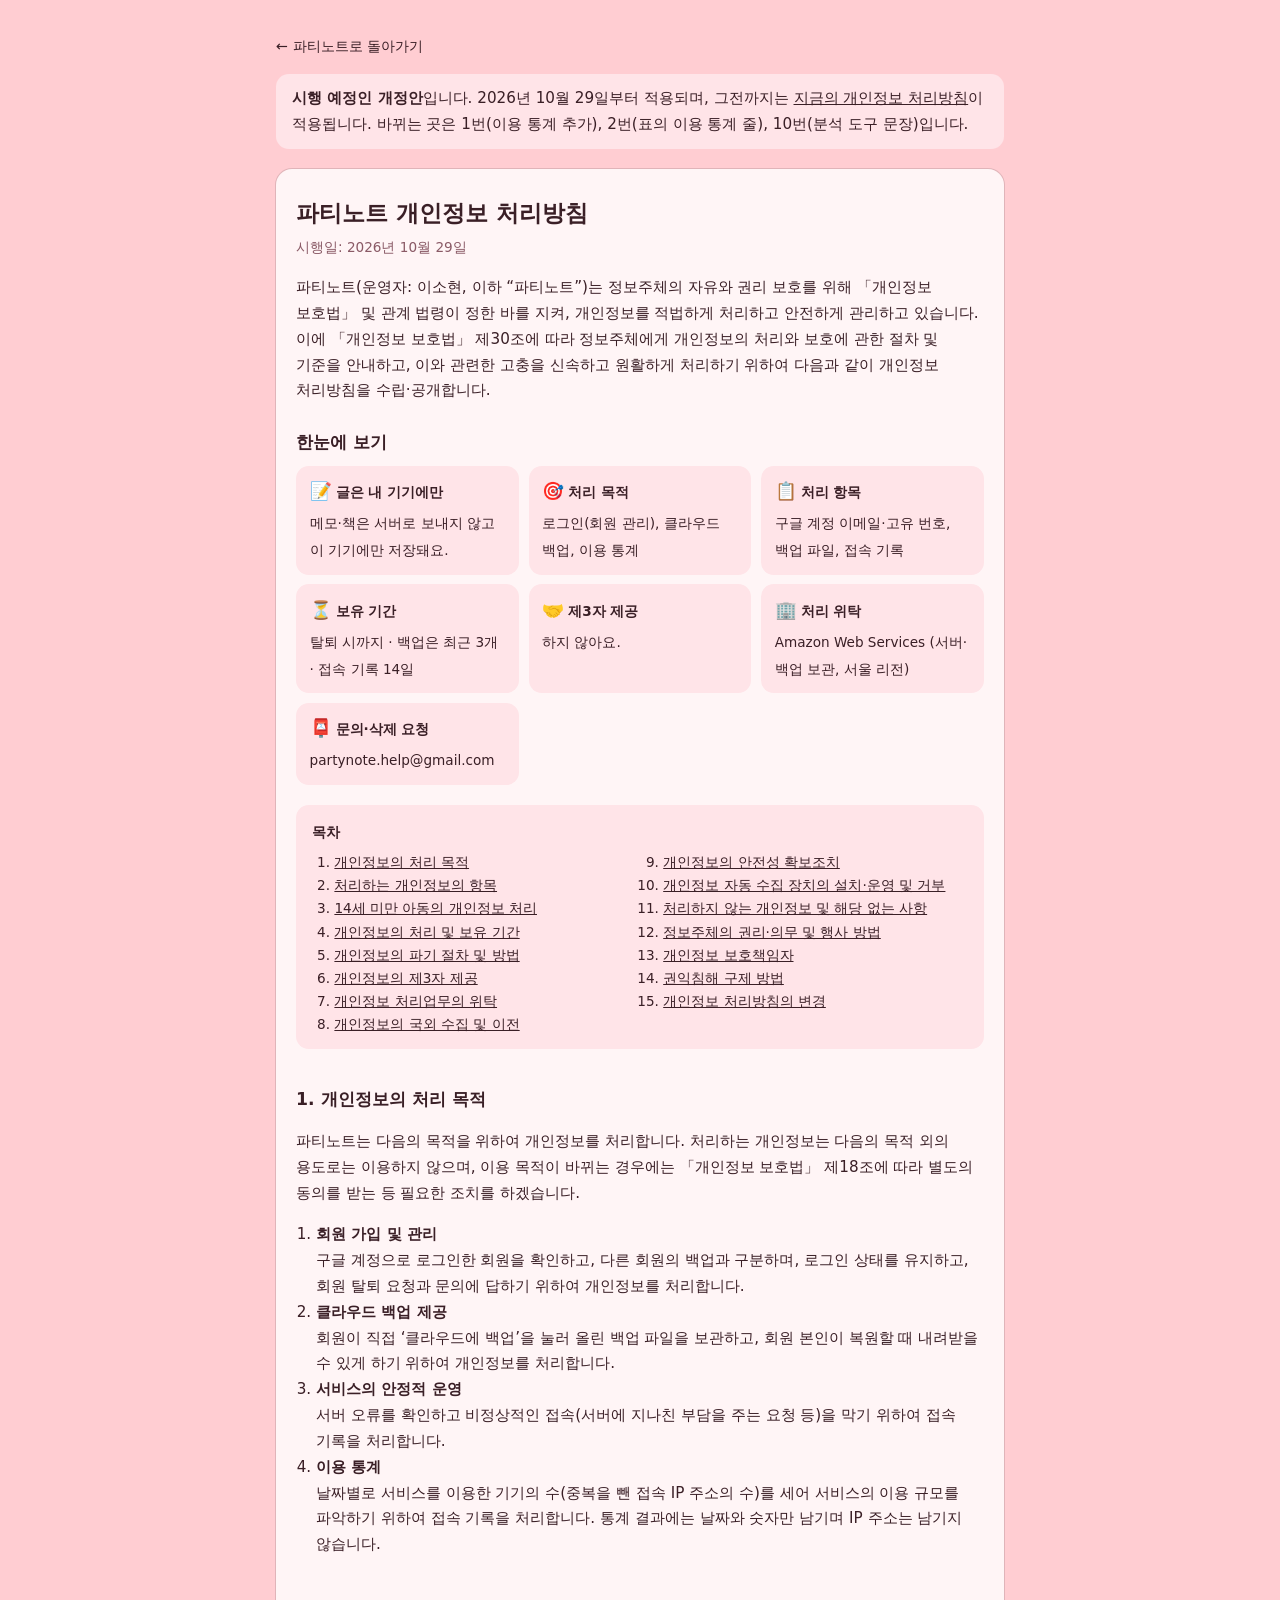
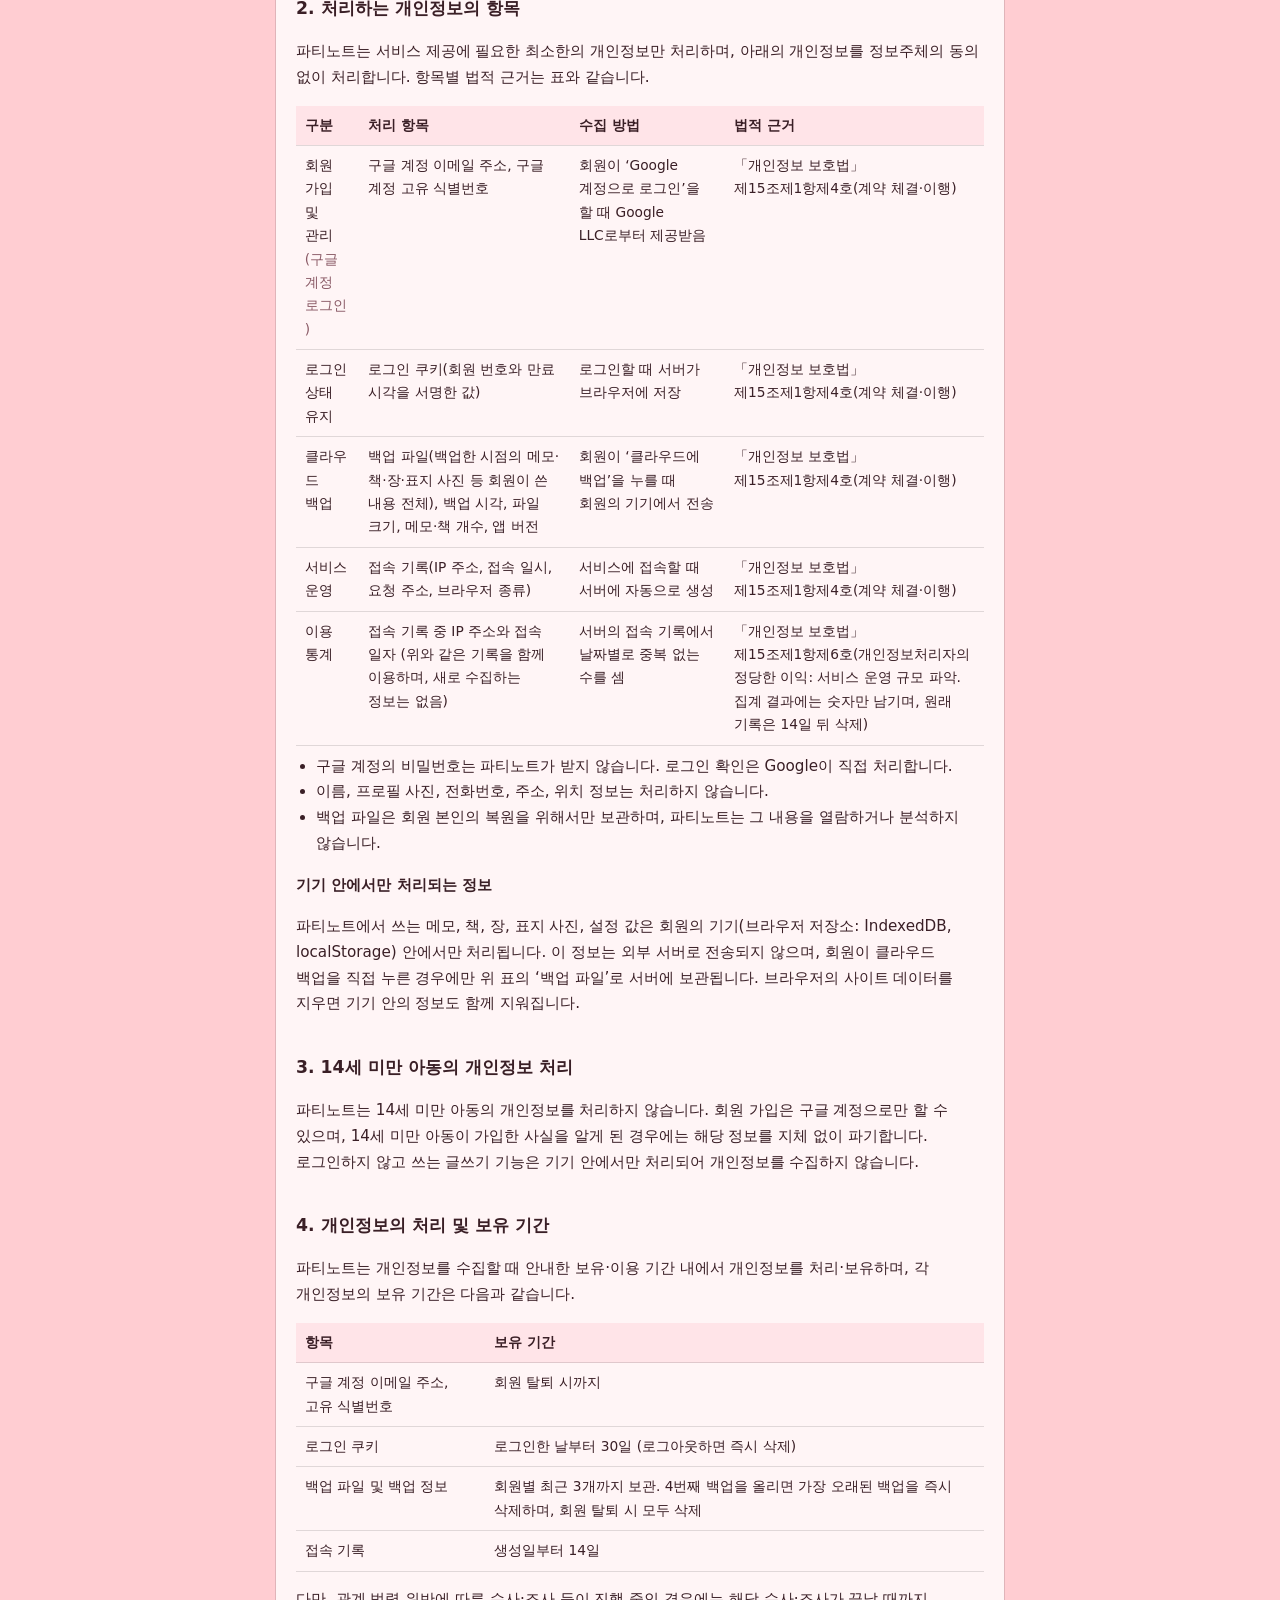
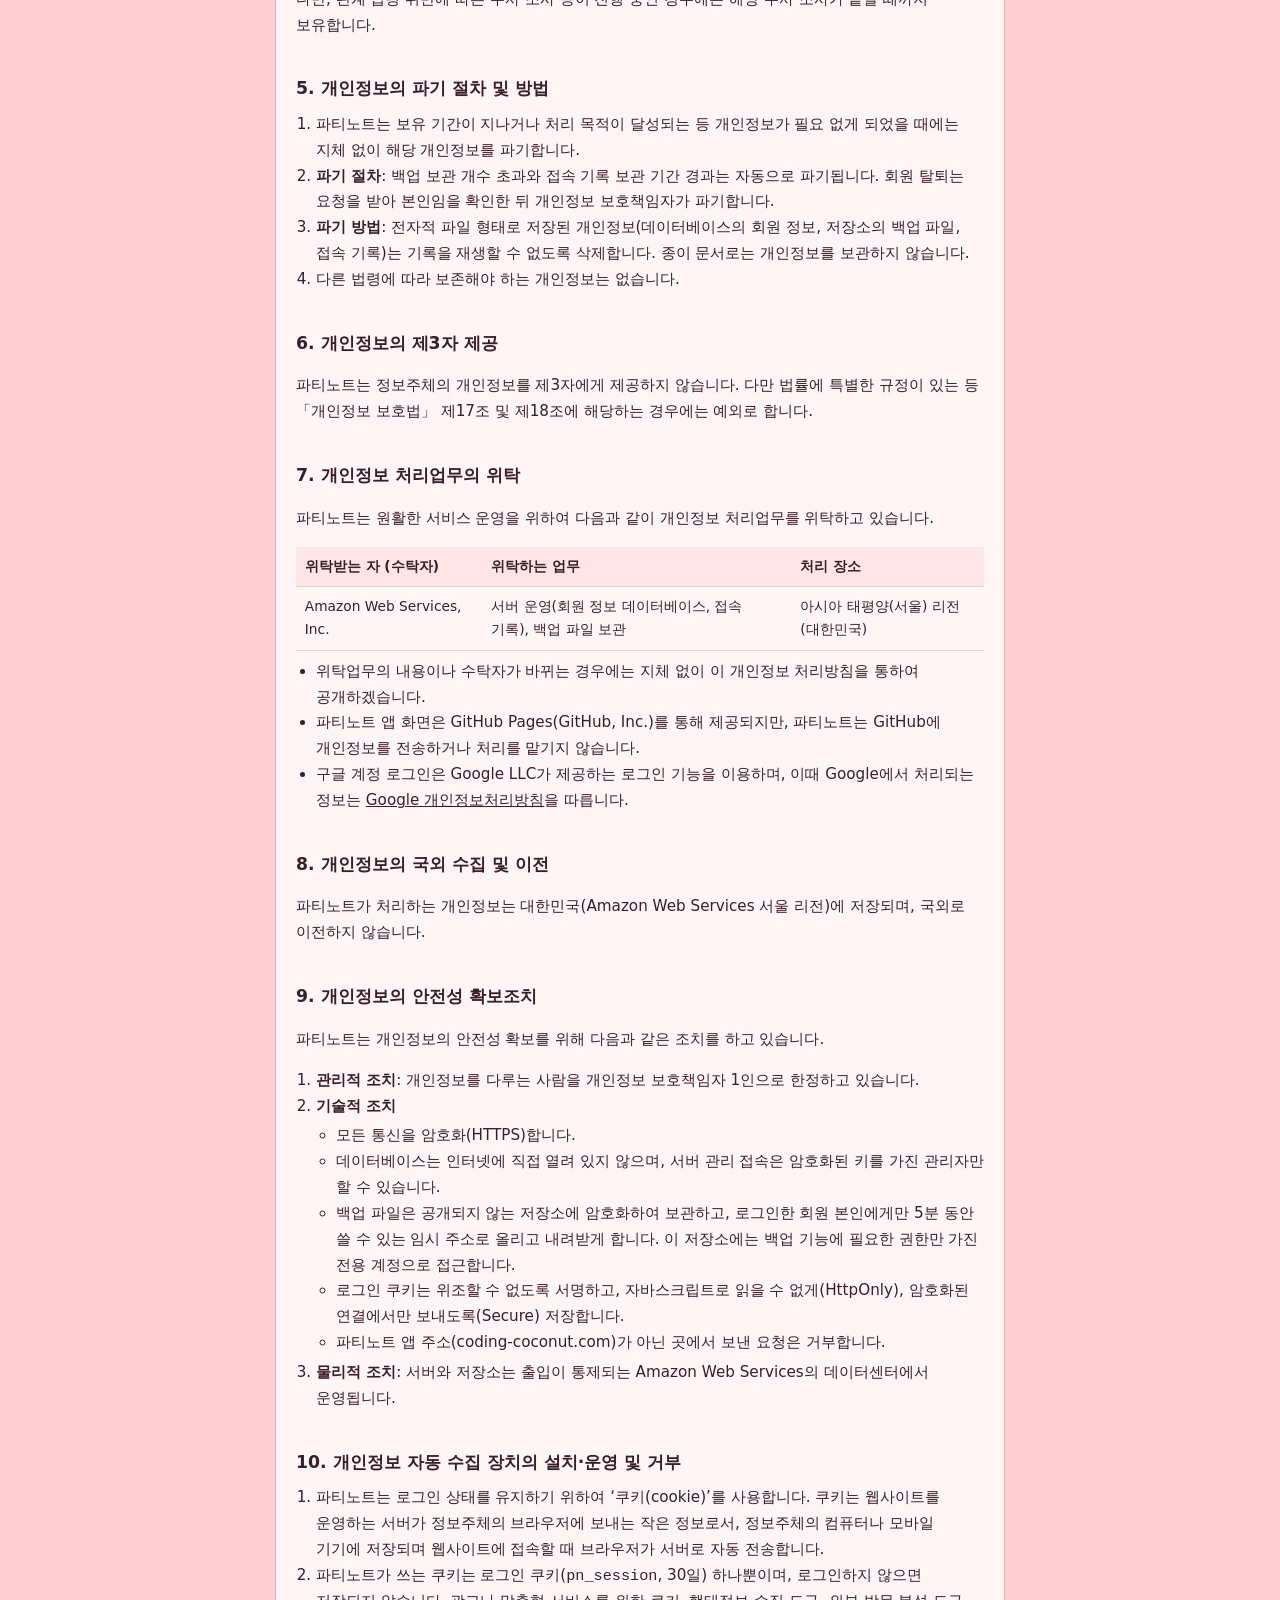
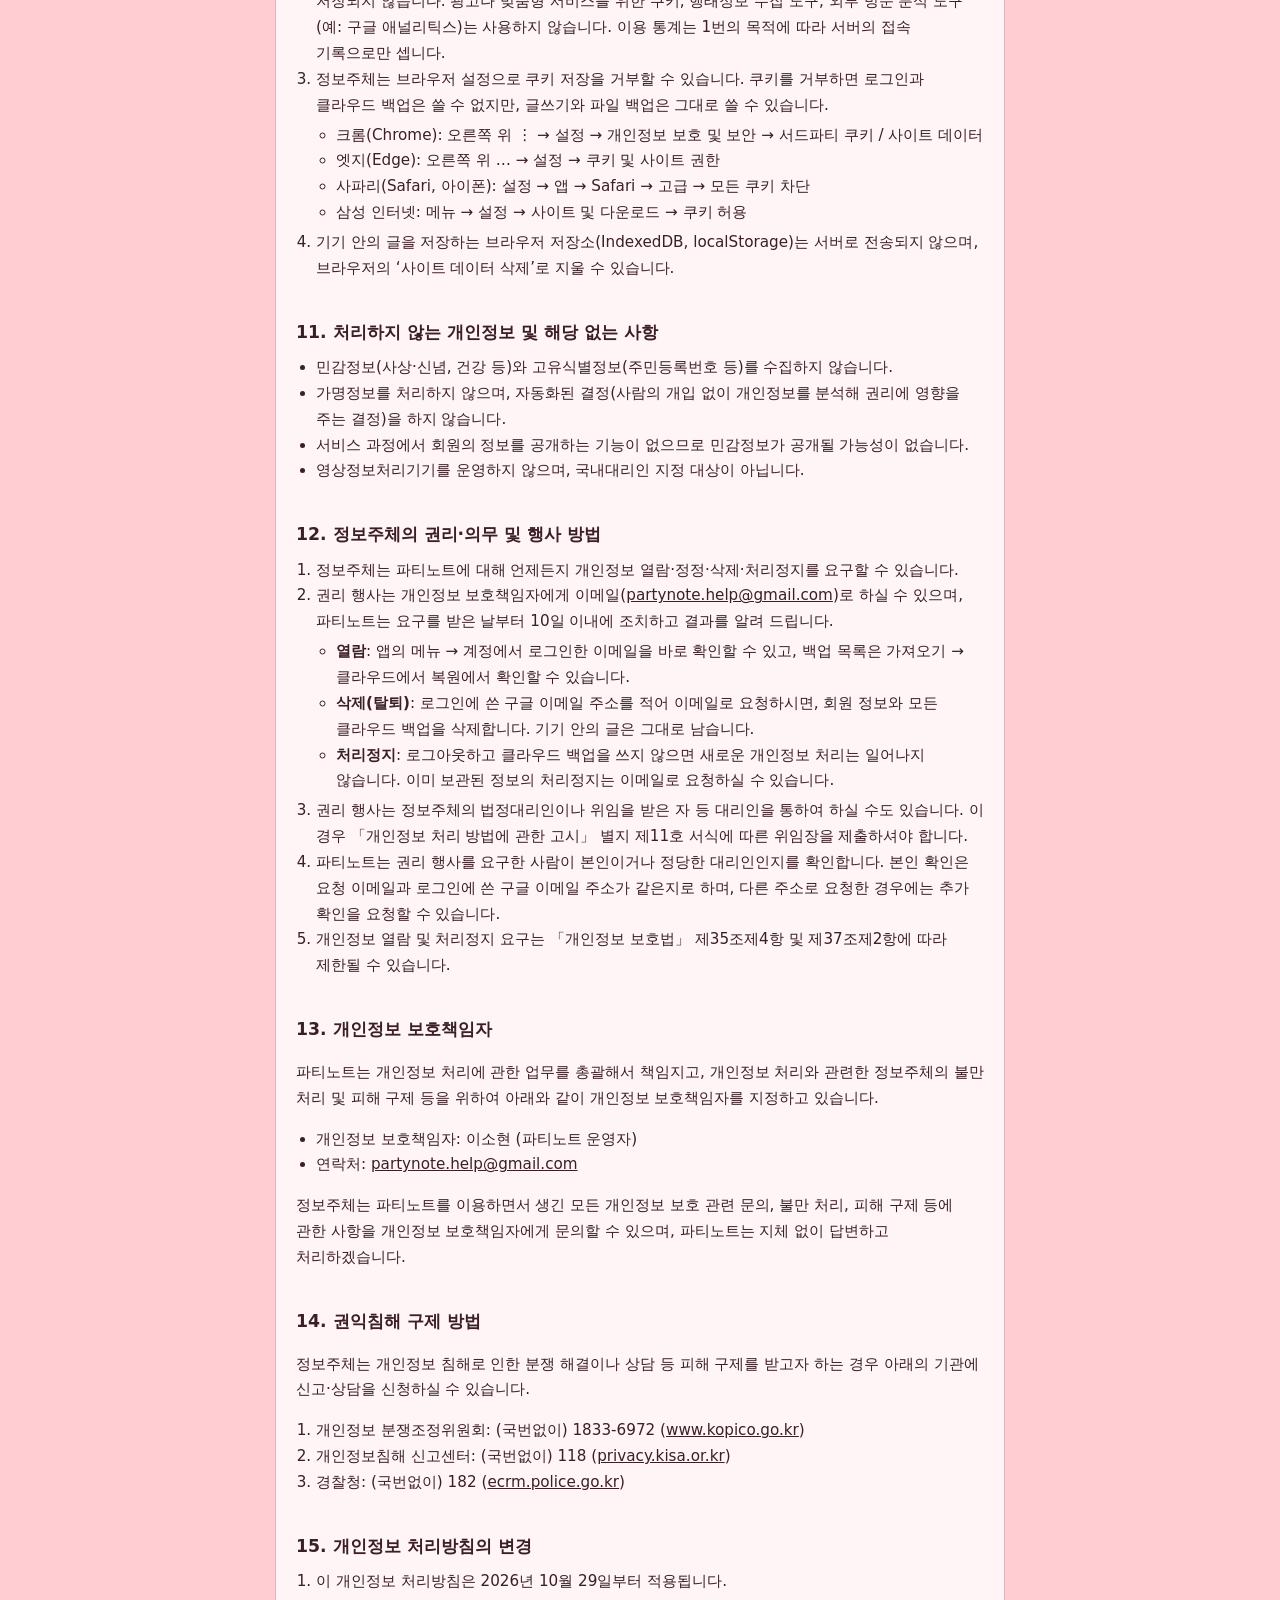
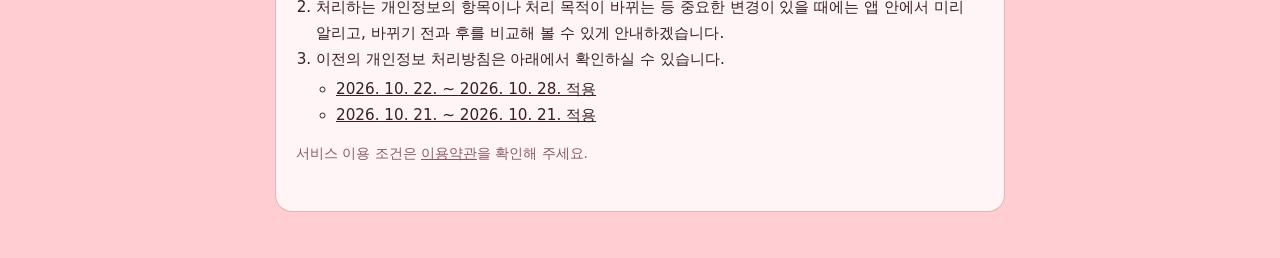
==== privacy-20261029.html @ e7685554 "클라이언트 업데이트 클라이언트 업데이트" ====
<!DOCTYPE html>
<html lang="ko">
<head>
    <meta charset="UTF-8">
    <meta name="viewport" content="width=device-width, initial-scale=1.0">
    <meta http-equiv="Content-Security-Policy" content="default-src 'self'; style-src 'self' 'unsafe-inline'; img-src 'self'; object-src 'none'; base-uri 'self'; form-action 'none'">
    <link rel="icon" type="image/png" href="./img/icons/favicon-32.png">
    <title>파티노트 개인정보 처리방침 개정안 (2026.10.29. 시행)</title>
    <style>
        :root { --bg: #FFCDD2; --surface: #FFF5F6; --text: #3A1F26; --sub: #8A5A66; --accent: #FF8FAB; --line: #0000001f; --soft: #FFE4E8; }
        * { box-sizing: border-box; }
        html { scroll-behavior: smooth; }
        body { margin: 0; background: var(--bg); color: var(--text); font-family: system-ui, -apple-system, 'Apple SD Gothic Neo', sans-serif; line-height: 1.7; word-break: keep-all; overflow-wrap: anywhere; }
        main { max-width: 760px; margin: 0 auto; padding: 2rem 1rem 3rem; }
        article { background: var(--surface); border-radius: 1rem; padding: 1.5rem 1.25rem 2rem; box-shadow: 0 0 0 1px var(--line); }
        h1 { font-size: 1.45rem; margin: 0 0 .25rem; }
        h2 { font-size: 1.08rem; margin: 2rem 0 .5rem; padding-top: .25rem; scroll-margin-top: 1rem; }
        h3 { font-size: .95rem; margin: 1rem 0 .35rem; }
        p, li { font-size: .95rem; }
        ul, ol { padding-left: 1.25rem; margin: .25rem 0; }
        .date { color: var(--sub); font-size: .85rem; margin: 0 0 1rem; }
        .lead { margin: 0 0 1.25rem; }
        a { color: inherit; }
        .back { display: inline-block; margin-bottom: 1rem; color: var(--text); text-decoration: none; font-size: .9rem; }
        .note { color: var(--sub); font-size: .85rem; }
        /* 표: 좁은 화면에서는 옆으로 밀어서 보기 */
        .table-wrap { overflow-x: auto; margin: .5rem 0; }
        table { width: 100%; min-width: 520px; border-collapse: collapse; font-size: .86rem; }
        th, td { text-align: left; vertical-align: top; padding: .5rem .55rem; border-bottom: 1px solid var(--line); }
        thead th { background: var(--soft); font-weight: 600; white-space: nowrap; }
        /* 좁은 화면: 표를 줄마다 카드처럼 위아래로 펼침 (칸 이름은 data-label) */
        @media (max-width: 560px) {
            table { min-width: 0; }
            thead { display: none; }
            tr { display: block; padding: .6rem .7rem; margin-bottom: .5rem; border-radius: .7rem; background: var(--soft); }
            td { display: block; border: 0; padding: .15rem 0; }
            td::before { content: attr(data-label); display: block; font-size: .75rem; font-weight: 600; color: var(--sub); }
        }
        /* 한눈에 보기 (주요 개인정보 처리 표시) */
        .labels { display: grid; grid-template-columns: repeat(auto-fill, minmax(200px, 1fr)); gap: .6rem; margin: .5rem 0 1.25rem; }
        .label { background: var(--soft); border-radius: .8rem; padding: .7rem .85rem; }
        .label b { display: block; font-size: .85rem; margin-bottom: .15rem; }
        .label span { font-size: .85rem; color: var(--text); }
        .label .icon { font-size: 1.1rem; margin-right: .25rem; }
        /* 목차 */
        nav.toc { background: var(--soft); border-radius: .8rem; padding: .8rem 1rem; margin: 0 0 .5rem; }
        nav.toc b { font-size: .9rem; }
        nav.toc ol { columns: 2; column-gap: 1.5rem; padding-left: 1.4rem; margin: .4rem 0 0; }
        nav.toc li { font-size: .85rem; break-inside: avoid; }
        @media (max-width: 520px) { nav.toc ol { columns: 1; } }
    </style>
</head>
<body>
<main>
    <a class="back" href="./">← 파티노트로 돌아가기</a>
    <p class="lead" style="background:var(--soft);border-radius:.8rem;padding:.7rem 1rem"><b>시행 예정인 개정안</b>입니다. 2026년 10월 29일부터 적용되며, 그전까지는 <a href="./privacy.html">지금의 개인정보 처리방침</a>이 적용됩니다. 바뀌는 곳은 1번(이용 통계 추가), 2번(표의 이용 통계 줄), 10번(분석 도구 문장)입니다.</p>
    <article>
        <h1>파티노트 개인정보 처리방침</h1>
        <p class="date">시행일: 2026년 10월 29일</p>

        <p class="lead">
            파티노트(운영자: 이소현, 이하 “파티노트”)는 정보주체의 자유와 권리 보호를 위해 「개인정보 보호법」 및 관계 법령이 정한 바를 지켜,
            개인정보를 적법하게 처리하고 안전하게 관리하고 있습니다.
            이에 「개인정보 보호법」 제30조에 따라 정보주체에게 개인정보의 처리와 보호에 관한 절차 및 기준을 안내하고,
            이와 관련한 고충을 신속하고 원활하게 처리하기 위하여 다음과 같이 개인정보 처리방침을 수립·공개합니다.
        </p>

        <h2 style="margin-top:0">한눈에 보기</h2>
        <div class="labels">
            <div class="label"><b><span class="icon">📝</span>글은 내 기기에만</b><span>메모·책은 서버로 보내지 않고 이 기기에만 저장돼요.</span></div>
            <div class="label"><b><span class="icon">🎯</span>처리 목적</b><span>로그인(회원 관리), 클라우드 백업, 이용 통계</span></div>
            <div class="label"><b><span class="icon">📋</span>처리 항목</b><span>구글 계정 이메일·고유 번호, 백업 파일, 접속 기록</span></div>
            <div class="label"><b><span class="icon">⏳</span>보유 기간</b><span>탈퇴 시까지 · 백업은 최근 3개 · 접속 기록 14일</span></div>
            <div class="label"><b><span class="icon">🤝</span>제3자 제공</b><span>하지 않아요.</span></div>
            <div class="label"><b><span class="icon">🏢</span>처리 위탁</b><span>Amazon Web Services (서버·백업 보관, 서울 리전)</span></div>
            <div class="label"><b><span class="icon">📮</span>문의·삭제 요청</b><span>partynote.help@gmail.com</span></div>
        </div>

        <nav class="toc" aria-label="목차">
            <b>목차</b>
            <ol>
                <li><a href="#purpose">개인정보의 처리 목적</a></li>
                <li><a href="#items">처리하는 개인정보의 항목</a></li>
                <li><a href="#children">14세 미만 아동의 개인정보 처리</a></li>
                <li><a href="#period">개인정보의 처리 및 보유 기간</a></li>
                <li><a href="#destroy">개인정보의 파기 절차 및 방법</a></li>
                <li><a href="#third">개인정보의 제3자 제공</a></li>
                <li><a href="#consign">개인정보 처리업무의 위탁</a></li>
                <li><a href="#abroad">개인정보의 국외 수집 및 이전</a></li>
                <li><a href="#safety">개인정보의 안전성 확보조치</a></li>
                <li><a href="#cookie">개인정보 자동 수집 장치의 설치·운영 및 거부</a></li>
                <li><a href="#none">처리하지 않는 개인정보 및 해당 없는 사항</a></li>
                <li><a href="#rights">정보주체의 권리·의무 및 행사 방법</a></li>
                <li><a href="#officer">개인정보 보호책임자</a></li>
                <li><a href="#remedy">권익침해 구제 방법</a></li>
                <li><a href="#change">개인정보 처리방침의 변경</a></li>
            </ol>
        </nav>

        <h2 id="purpose">1. 개인정보의 처리 목적</h2>
        <p>파티노트는 다음의 목적을 위하여 개인정보를 처리합니다. 처리하는 개인정보는 다음의 목적 외의 용도로는 이용하지 않으며, 이용 목적이 바뀌는 경우에는 「개인정보 보호법」 제18조에 따라 별도의 동의를 받는 등 필요한 조치를 하겠습니다.</p>
        <ol>
            <li><b>회원 가입 및 관리</b><br>구글 계정으로 로그인한 회원을 확인하고, 다른 회원의 백업과 구분하며, 로그인 상태를 유지하고, 회원 탈퇴 요청과 문의에 답하기 위하여 개인정보를 처리합니다.</li>
            <li><b>클라우드 백업 제공</b><br>회원이 직접 ‘클라우드에 백업’을 눌러 올린 백업 파일을 보관하고, 회원 본인이 복원할 때 내려받을 수 있게 하기 위하여 개인정보를 처리합니다.</li>
            <li><b>서비스의 안정적 운영</b><br>서버 오류를 확인하고 비정상적인 접속(서버에 지나친 부담을 주는 요청 등)을 막기 위하여 접속 기록을 처리합니다.</li>
            <li><b>이용 통계</b><br>날짜별로 서비스를 이용한 기기의 수(중복을 뺀 접속 IP 주소의 수)를 세어 서비스의 이용 규모를 파악하기 위하여 접속 기록을 처리합니다. 통계 결과에는 날짜와 숫자만 남기며 IP 주소는 남기지 않습니다.</li>
        </ol>

        <h2 id="items">2. 처리하는 개인정보의 항목</h2>
        <p>파티노트는 서비스 제공에 필요한 최소한의 개인정보만 처리하며, 아래의 개인정보를 정보주체의 동의 없이 처리합니다. 항목별 법적 근거는 표와 같습니다.</p>
        <div class="table-wrap">
            <table>
                <thead><tr><th>구분</th><th>처리 항목</th><th>수집 방법</th><th>법적 근거</th></tr></thead>
                <tbody>
                    <tr><td data-label="구분">회원 가입 및 관리<br><span class="note">(구글 계정 로그인)</span></td><td data-label="처리 항목">구글 계정 이메일 주소, 구글 계정 고유 식별번호</td><td data-label="수집 방법">회원이 ‘Google 계정으로 로그인’을 할 때 Google LLC로부터 제공받음</td><td data-label="법적 근거">「개인정보 보호법」 제15조제1항제4호(계약 체결·이행)</td></tr>
                    <tr><td data-label="구분">로그인 상태 유지</td><td data-label="처리 항목">로그인 쿠키(회원 번호와 만료 시각을 서명한 값)</td><td data-label="수집 방법">로그인할 때 서버가 브라우저에 저장</td><td data-label="법적 근거">「개인정보 보호법」 제15조제1항제4호(계약 체결·이행)</td></tr>
                    <tr><td data-label="구분">클라우드 백업</td><td data-label="처리 항목">백업 파일(백업한 시점의 메모·책·장·표지 사진 등 회원이 쓴 내용 전체), 백업 시각, 파일 크기, 메모·책 개수, 앱 버전</td><td data-label="수집 방법">회원이 ‘클라우드에 백업’을 누를 때 회원의 기기에서 전송</td><td data-label="법적 근거">「개인정보 보호법」 제15조제1항제4호(계약 체결·이행)</td></tr>
                    <tr><td data-label="구분">서비스 운영</td><td data-label="처리 항목">접속 기록(IP 주소, 접속 일시, 요청 주소, 브라우저 종류)</td><td data-label="수집 방법">서비스에 접속할 때 서버에 자동으로 생성</td><td data-label="법적 근거">「개인정보 보호법」 제15조제1항제4호(계약 체결·이행)</td></tr>
                    <tr><td data-label="구분">이용 통계</td><td data-label="처리 항목">접속 기록 중 IP 주소와 접속 일자 (위와 같은 기록을 함께 이용하며, 새로 수집하는 정보는 없음)</td><td data-label="수집 방법">서버의 접속 기록에서 날짜별로 중복 없는 수를 셈</td><td data-label="법적 근거">「개인정보 보호법」 제15조제1항제6호(개인정보처리자의 정당한 이익: 서비스 운영 규모 파악. 집계 결과에는 숫자만 남기며, 원래 기록은 14일 뒤 삭제)</td></tr>
                </tbody>
            </table>
        </div>
        <ul>
            <li>구글 계정의 비밀번호는 파티노트가 받지 않습니다. 로그인 확인은 Google이 직접 처리합니다.</li>
            <li>이름, 프로필 사진, 전화번호, 주소, 위치 정보는 처리하지 않습니다.</li>
            <li>백업 파일은 회원 본인의 복원을 위해서만 보관하며, 파티노트는 그 내용을 열람하거나 분석하지 않습니다.</li>
        </ul>
        <h3>기기 안에서만 처리되는 정보</h3>
        <p>
            파티노트에서 쓰는 메모, 책, 장, 표지 사진, 설정 값은 회원의 기기(브라우저 저장소: IndexedDB, localStorage) 안에서만 처리됩니다.
            이 정보는 외부 서버로 전송되지 않으며, 회원이 클라우드 백업을 직접 누른 경우에만 위 표의 ‘백업 파일’로 서버에 보관됩니다.
            브라우저의 사이트 데이터를 지우면 기기 안의 정보도 함께 지워집니다.
        </p>

        <h2 id="children">3. 14세 미만 아동의 개인정보 처리</h2>
        <p>파티노트는 14세 미만 아동의 개인정보를 처리하지 않습니다. 회원 가입은 구글 계정으로만 할 수 있으며, 14세 미만 아동이 가입한 사실을 알게 된 경우에는 해당 정보를 지체 없이 파기합니다. 로그인하지 않고 쓰는 글쓰기 기능은 기기 안에서만 처리되어 개인정보를 수집하지 않습니다.</p>

        <h2 id="period">4. 개인정보의 처리 및 보유 기간</h2>
        <p>파티노트는 개인정보를 수집할 때 안내한 보유·이용 기간 내에서 개인정보를 처리·보유하며, 각 개인정보의 보유 기간은 다음과 같습니다.</p>
        <div class="table-wrap">
            <table>
                <thead><tr><th>항목</th><th>보유 기간</th></tr></thead>
                <tbody>
                    <tr><td data-label="항목">구글 계정 이메일 주소, 고유 식별번호</td><td data-label="보유 기간">회원 탈퇴 시까지</td></tr>
                    <tr><td data-label="항목">로그인 쿠키</td><td data-label="보유 기간">로그인한 날부터 30일 (로그아웃하면 즉시 삭제)</td></tr>
                    <tr><td data-label="항목">백업 파일 및 백업 정보</td><td data-label="보유 기간">회원별 최근 3개까지 보관. 4번째 백업을 올리면 가장 오래된 백업을 즉시 삭제하며, 회원 탈퇴 시 모두 삭제</td></tr>
                    <tr><td data-label="항목">접속 기록</td><td data-label="보유 기간">생성일부터 14일</td></tr>
                </tbody>
            </table>
        </div>
        <p>다만, 관계 법령 위반에 따른 수사·조사 등이 진행 중인 경우에는 해당 수사·조사가 끝날 때까지 보유합니다.</p>

        <h2 id="destroy">5. 개인정보의 파기 절차 및 방법</h2>
        <ol>
            <li>파티노트는 보유 기간이 지나거나 처리 목적이 달성되는 등 개인정보가 필요 없게 되었을 때에는 지체 없이 해당 개인정보를 파기합니다.</li>
            <li><b>파기 절차</b>: 백업 보관 개수 초과와 접속 기록 보관 기간 경과는 자동으로 파기됩니다. 회원 탈퇴는 요청을 받아 본인임을 확인한 뒤 개인정보 보호책임자가 파기합니다.</li>
            <li><b>파기 방법</b>: 전자적 파일 형태로 저장된 개인정보(데이터베이스의 회원 정보, 저장소의 백업 파일, 접속 기록)는 기록을 재생할 수 없도록 삭제합니다. 종이 문서로는 개인정보를 보관하지 않습니다.</li>
            <li>다른 법령에 따라 보존해야 하는 개인정보는 없습니다.</li>
        </ol>

        <h2 id="third">6. 개인정보의 제3자 제공</h2>
        <p>파티노트는 정보주체의 개인정보를 제3자에게 제공하지 않습니다. 다만 법률에 특별한 규정이 있는 등 「개인정보 보호법」 제17조 및 제18조에 해당하는 경우에는 예외로 합니다.</p>

        <h2 id="consign">7. 개인정보 처리업무의 위탁</h2>
        <p>파티노트는 원활한 서비스 운영을 위하여 다음과 같이 개인정보 처리업무를 위탁하고 있습니다.</p>
        <div class="table-wrap">
            <table>
                <thead><tr><th>위탁받는 자 (수탁자)</th><th>위탁하는 업무</th><th>처리 장소</th></tr></thead>
                <tbody>
                    <tr><td data-label="위탁받는 자 (수탁자)">Amazon Web Services, Inc.</td><td data-label="위탁하는 업무">서버 운영(회원 정보 데이터베이스, 접속 기록), 백업 파일 보관</td><td data-label="처리 장소">아시아 태평양(서울) 리전 (대한민국)</td></tr>
                </tbody>
            </table>
        </div>
        <ul>
            <li>위탁업무의 내용이나 수탁자가 바뀌는 경우에는 지체 없이 이 개인정보 처리방침을 통하여 공개하겠습니다.</li>
            <li>파티노트 앱 화면은 GitHub Pages(GitHub, Inc.)를 통해 제공되지만, 파티노트는 GitHub에 개인정보를 전송하거나 처리를 맡기지 않습니다.</li>
            <li>구글 계정 로그인은 Google LLC가 제공하는 로그인 기능을 이용하며, 이때 Google에서 처리되는 정보는 <a href="https://policies.google.com/privacy?hl=ko" target="_blank" rel="noopener">Google 개인정보처리방침</a>을 따릅니다.</li>
        </ul>

        <h2 id="abroad">8. 개인정보의 국외 수집 및 이전</h2>
        <p>파티노트가 처리하는 개인정보는 대한민국(Amazon Web Services 서울 리전)에 저장되며, 국외로 이전하지 않습니다.</p>

        <h2 id="safety">9. 개인정보의 안전성 확보조치</h2>
        <p>파티노트는 개인정보의 안전성 확보를 위해 다음과 같은 조치를 하고 있습니다.</p>
        <ol>
            <li><b>관리적 조치</b>: 개인정보를 다루는 사람을 개인정보 보호책임자 1인으로 한정하고 있습니다.</li>
            <li><b>기술적 조치</b>
                <ul>
                    <li>모든 통신을 암호화(HTTPS)합니다.</li>
                    <li>데이터베이스는 인터넷에 직접 열려 있지 않으며, 서버 관리 접속은 암호화된 키를 가진 관리자만 할 수 있습니다.</li>
                    <li>백업 파일은 공개되지 않는 저장소에 암호화하여 보관하고, 로그인한 회원 본인에게만 5분 동안 쓸 수 있는 임시 주소로 올리고 내려받게 합니다. 이 저장소에는 백업 기능에 필요한 권한만 가진 전용 계정으로 접근합니다.</li>
                    <li>로그인 쿠키는 위조할 수 없도록 서명하고, 자바스크립트로 읽을 수 없게(HttpOnly), 암호화된 연결에서만 보내도록(Secure) 저장합니다.</li>
                    <li>파티노트 앱 주소(coding-coconut.com)가 아닌 곳에서 보낸 요청은 거부합니다.</li>
                </ul>
            </li>
            <li><b>물리적 조치</b>: 서버와 저장소는 출입이 통제되는 Amazon Web Services의 데이터센터에서 운영됩니다.</li>
        </ol>

        <h2 id="cookie">10. 개인정보 자동 수집 장치의 설치·운영 및 거부</h2>
        <ol>
            <li>파티노트는 로그인 상태를 유지하기 위하여 ‘쿠키(cookie)’를 사용합니다. 쿠키는 웹사이트를 운영하는 서버가 정보주체의 브라우저에 보내는 작은 정보로서, 정보주체의 컴퓨터나 모바일 기기에 저장되며 웹사이트에 접속할 때 브라우저가 서버로 자동 전송합니다.</li>
            <li>파티노트가 쓰는 쿠키는 로그인 쿠키(<code>pn_session</code>, 30일) 하나뿐이며, 로그인하지 않으면 저장되지 않습니다. 광고나 맞춤형 서비스를 위한 쿠키, 행태정보 수집 도구, 외부 방문 분석 도구(예: 구글 애널리틱스)는 사용하지 않습니다. 이용 통계는 1번의 목적에 따라 서버의 접속 기록으로만 셉니다.</li>
            <li>정보주체는 브라우저 설정으로 쿠키 저장을 거부할 수 있습니다. 쿠키를 거부하면 로그인과 클라우드 백업은 쓸 수 없지만, 글쓰기와 파일 백업은 그대로 쓸 수 있습니다.
                <ul>
                    <li>크롬(Chrome): 오른쪽 위 ⋮ → 설정 → 개인정보 보호 및 보안 → 서드파티 쿠키 / 사이트 데이터</li>
                    <li>엣지(Edge): 오른쪽 위 … → 설정 → 쿠키 및 사이트 권한</li>
                    <li>사파리(Safari, 아이폰): 설정 → 앱 → Safari → 고급 → 모든 쿠키 차단</li>
                    <li>삼성 인터넷: 메뉴 → 설정 → 사이트 및 다운로드 → 쿠키 허용</li>
                </ul>
            </li>
            <li>기기 안의 글을 저장하는 브라우저 저장소(IndexedDB, localStorage)는 서버로 전송되지 않으며, 브라우저의 ‘사이트 데이터 삭제’로 지울 수 있습니다.</li>
        </ol>

        <h2 id="none">11. 처리하지 않는 개인정보 및 해당 없는 사항</h2>
        <ul>
            <li>민감정보(사상·신념, 건강 등)와 고유식별정보(주민등록번호 등)를 수집하지 않습니다.</li>
            <li>가명정보를 처리하지 않으며, 자동화된 결정(사람의 개입 없이 개인정보를 분석해 권리에 영향을 주는 결정)을 하지 않습니다.</li>
            <li>서비스 과정에서 회원의 정보를 공개하는 기능이 없으므로 민감정보가 공개될 가능성이 없습니다.</li>
            <li>영상정보처리기기를 운영하지 않으며, 국내대리인 지정 대상이 아닙니다.</li>
        </ul>

        <h2 id="rights">12. 정보주체의 권리·의무 및 행사 방법</h2>
        <ol>
            <li>정보주체는 파티노트에 대해 언제든지 개인정보 열람·정정·삭제·처리정지를 요구할 수 있습니다.</li>
            <li>권리 행사는 개인정보 보호책임자에게 이메일(<a href="mailto:partynote.help@gmail.com">partynote.help@gmail.com</a>)로 하실 수 있으며, 파티노트는 요구를 받은 날부터 10일 이내에 조치하고 결과를 알려 드립니다.
                <ul>
                    <li><b>열람</b>: 앱의 메뉴 → 계정에서 로그인한 이메일을 바로 확인할 수 있고, 백업 목록은 가져오기 → 클라우드에서 복원에서 확인할 수 있습니다.</li>
                    <li><b>삭제(탈퇴)</b>: 로그인에 쓴 구글 이메일 주소를 적어 이메일로 요청하시면, 회원 정보와 모든 클라우드 백업을 삭제합니다. 기기 안의 글은 그대로 남습니다.</li>
                    <li><b>처리정지</b>: 로그아웃하고 클라우드 백업을 쓰지 않으면 새로운 개인정보 처리는 일어나지 않습니다. 이미 보관된 정보의 처리정지는 이메일로 요청하실 수 있습니다.</li>
                </ul>
            </li>
            <li>권리 행사는 정보주체의 법정대리인이나 위임을 받은 자 등 대리인을 통하여 하실 수도 있습니다. 이 경우 「개인정보 처리 방법에 관한 고시」 별지 제11호 서식에 따른 위임장을 제출하셔야 합니다.</li>
            <li>파티노트는 권리 행사를 요구한 사람이 본인이거나 정당한 대리인인지를 확인합니다. 본인 확인은 요청 이메일과 로그인에 쓴 구글 이메일 주소가 같은지로 하며, 다른 주소로 요청한 경우에는 추가 확인을 요청할 수 있습니다.</li>
            <li>개인정보 열람 및 처리정지 요구는 「개인정보 보호법」 제35조제4항 및 제37조제2항에 따라 제한될 수 있습니다.</li>
        </ol>

        <h2 id="officer">13. 개인정보 보호책임자</h2>
        <p>파티노트는 개인정보 처리에 관한 업무를 총괄해서 책임지고, 개인정보 처리와 관련한 정보주체의 불만 처리 및 피해 구제 등을 위하여 아래와 같이 개인정보 보호책임자를 지정하고 있습니다.</p>
        <ul>
            <li>개인정보 보호책임자: 이소현 (파티노트 운영자)</li>
            <li>연락처: <a href="mailto:partynote.help@gmail.com">partynote.help@gmail.com</a></li>
        </ul>
        <p>정보주체는 파티노트를 이용하면서 생긴 모든 개인정보 보호 관련 문의, 불만 처리, 피해 구제 등에 관한 사항을 개인정보 보호책임자에게 문의할 수 있으며, 파티노트는 지체 없이 답변하고 처리하겠습니다.</p>

        <h2 id="remedy">14. 권익침해 구제 방법</h2>
        <p>정보주체는 개인정보 침해로 인한 분쟁 해결이나 상담 등 피해 구제를 받고자 하는 경우 아래의 기관에 신고·상담을 신청하실 수 있습니다.</p>
        <ol>
            <li>개인정보 분쟁조정위원회: (국번없이) 1833-6972 (<a href="https://www.kopico.go.kr" target="_blank" rel="noopener">www.kopico.go.kr</a>)</li>
            <li>개인정보침해 신고센터: (국번없이) 118 (<a href="https://privacy.kisa.or.kr" target="_blank" rel="noopener">privacy.kisa.or.kr</a>)</li>
            <li>경찰청: (국번없이) 182 (<a href="https://ecrm.police.go.kr" target="_blank" rel="noopener">ecrm.police.go.kr</a>)</li>
        </ol>

        <h2 id="change">15. 개인정보 처리방침의 변경</h2>
        <ol>
            <li>이 개인정보 처리방침은 2026년 10월 29일부터 적용됩니다.</li>
            <li>처리하는 개인정보의 항목이나 처리 목적이 바뀌는 등 중요한 변경이 있을 때에는 앱 안에서 미리 알리고, 바뀌기 전과 후를 비교해 볼 수 있게 안내하겠습니다.</li>
            <li>이전의 개인정보 처리방침은 아래에서 확인하실 수 있습니다.
                <ul>
                    <li><a href="./privacy-20261022.html">2026. 10. 22. ~ 2026. 10. 28. 적용</a></li>
                    <li><a href="./privacy-20261021.html">2026. 10. 21. ~ 2026. 10. 21. 적용</a></li>
                </ul>
            </li>
        </ol>
        <p class="note">서비스 이용 조건은 <a href="./terms.html">이용약관</a>을 확인해 주세요.</p>
    </article>
</main>
</body>
</html>
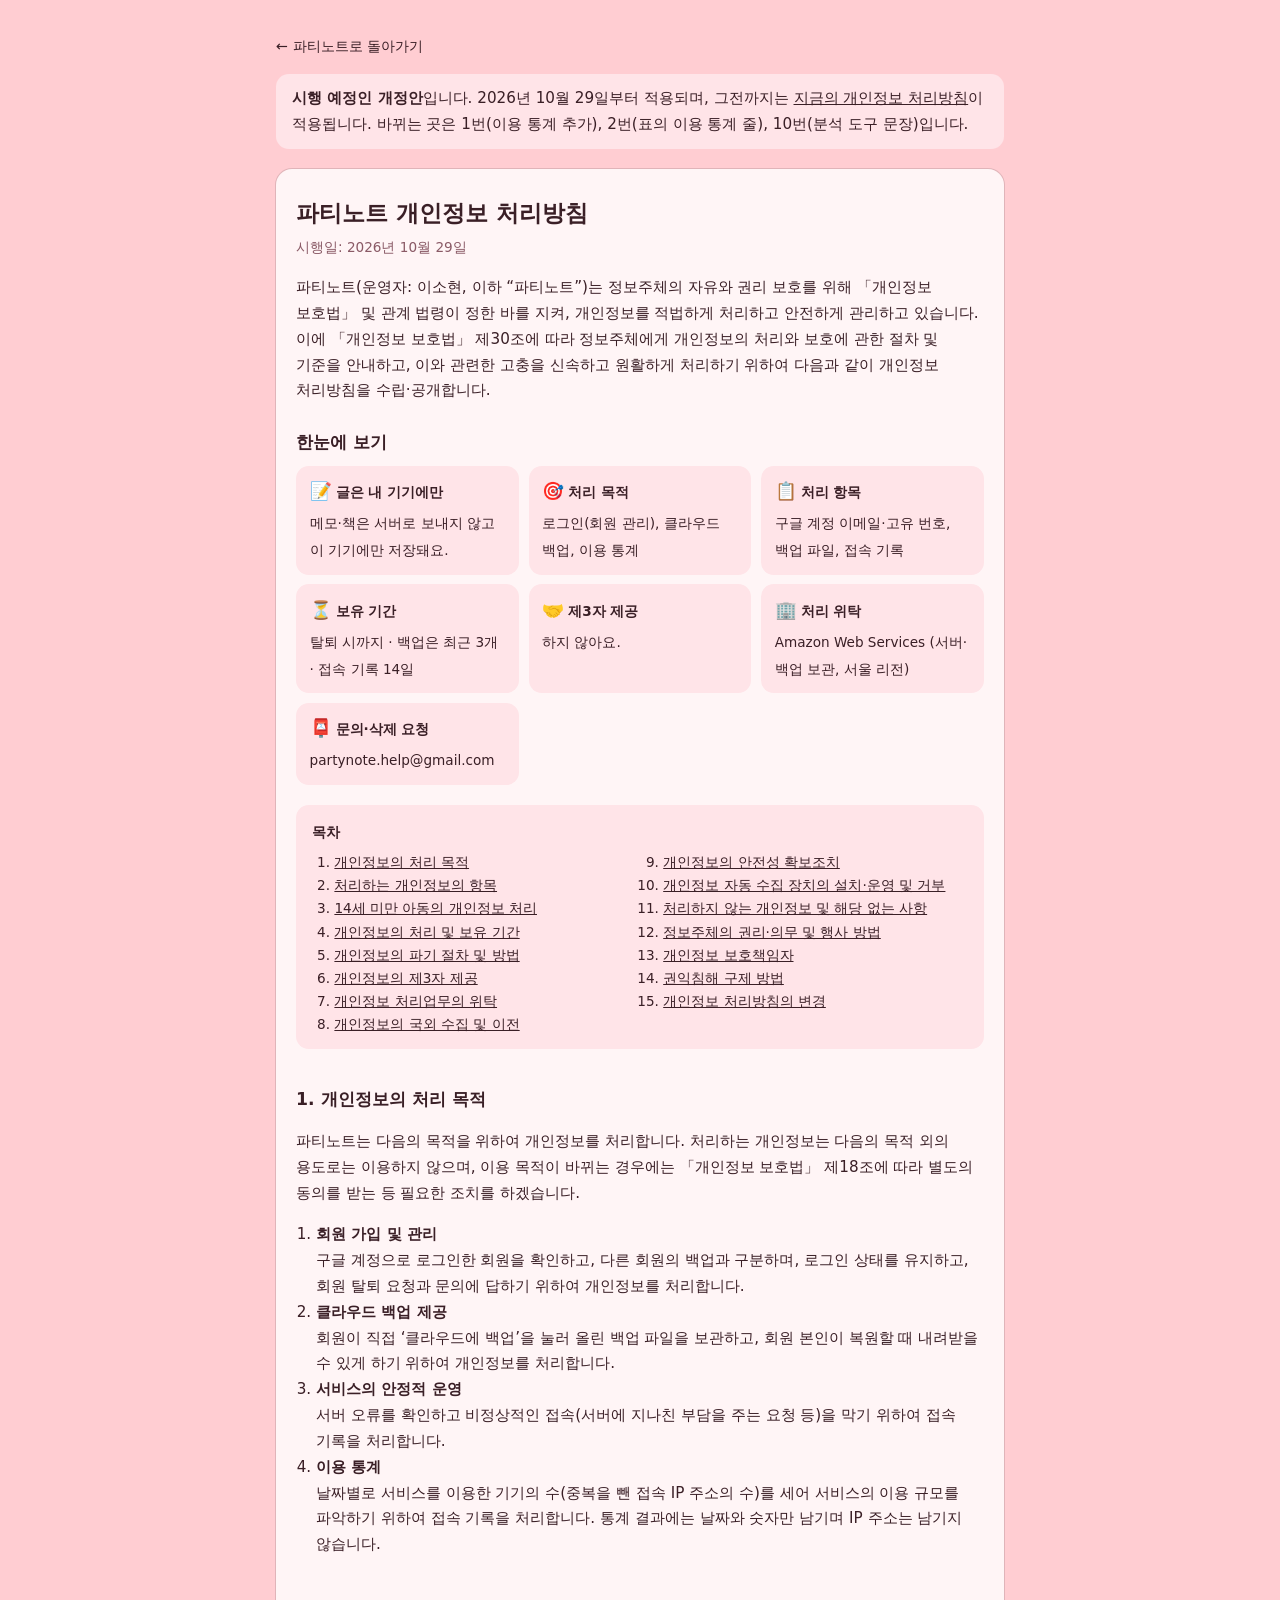
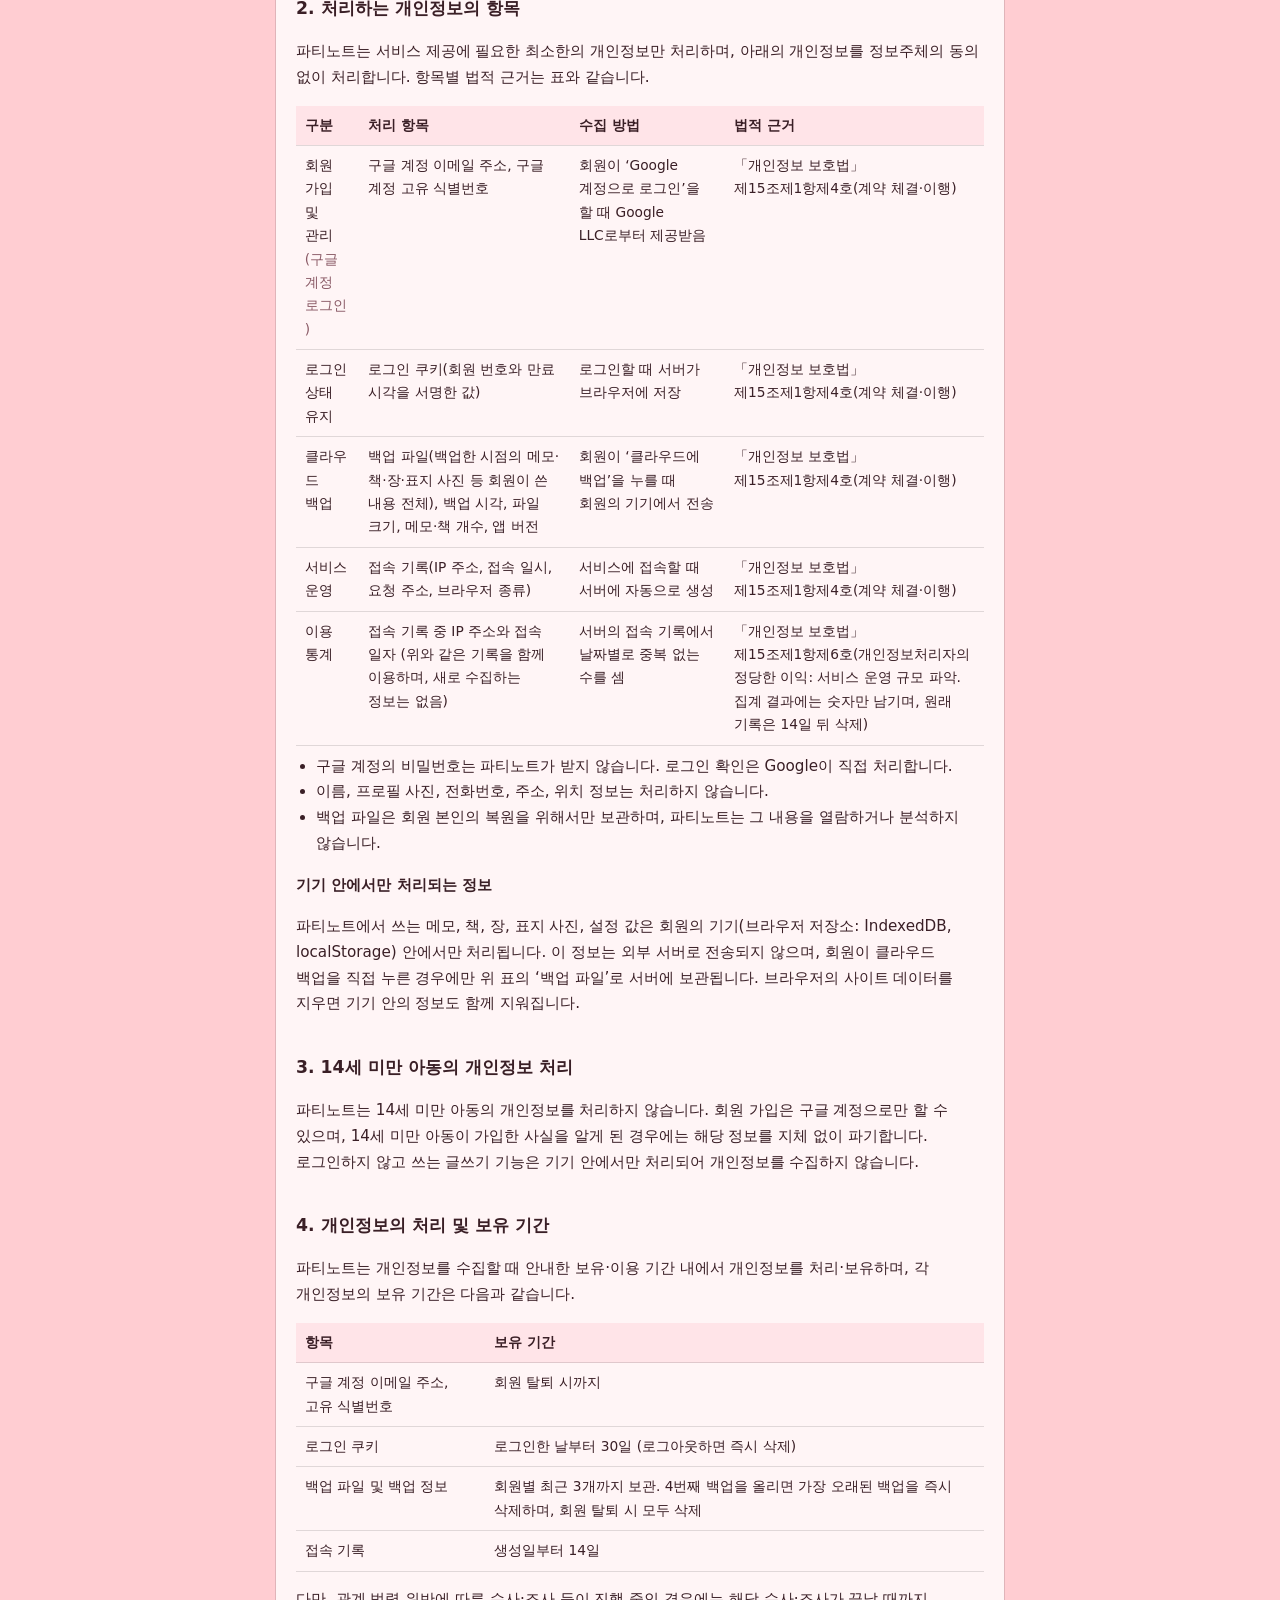
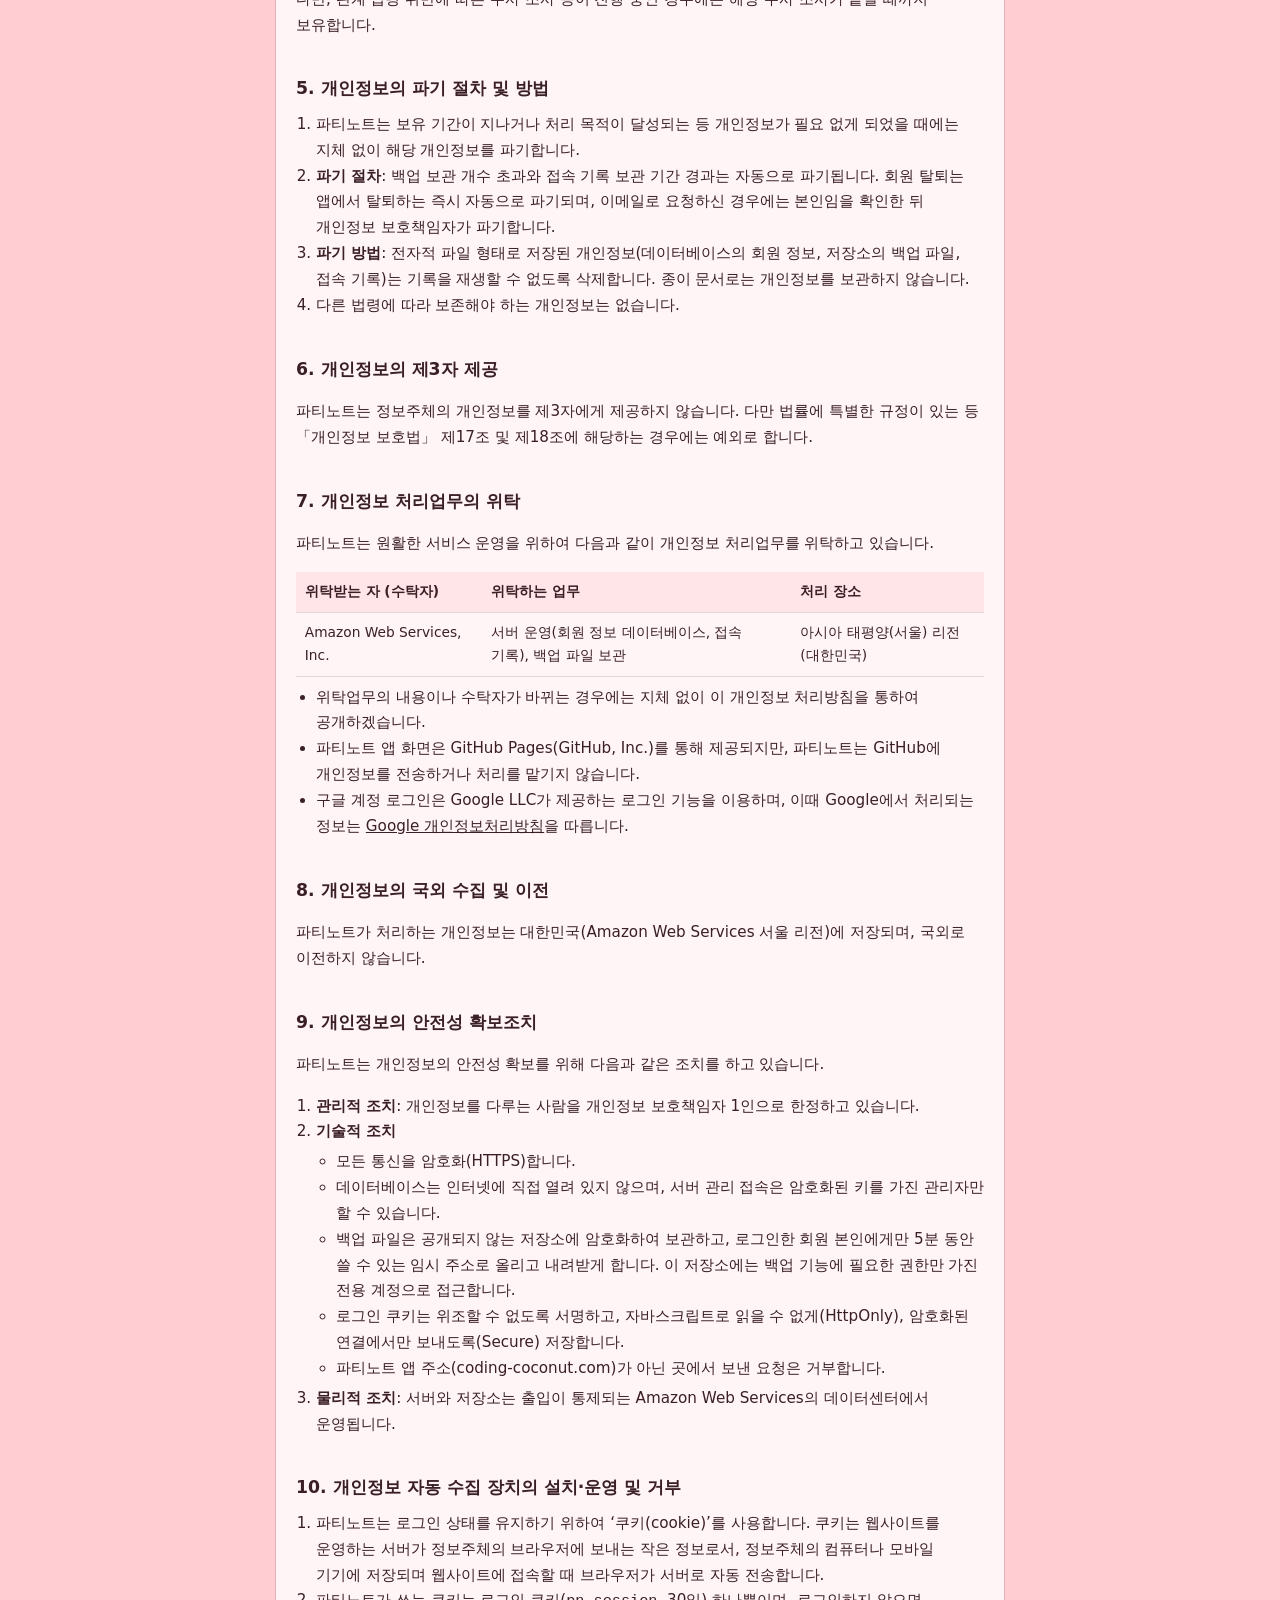
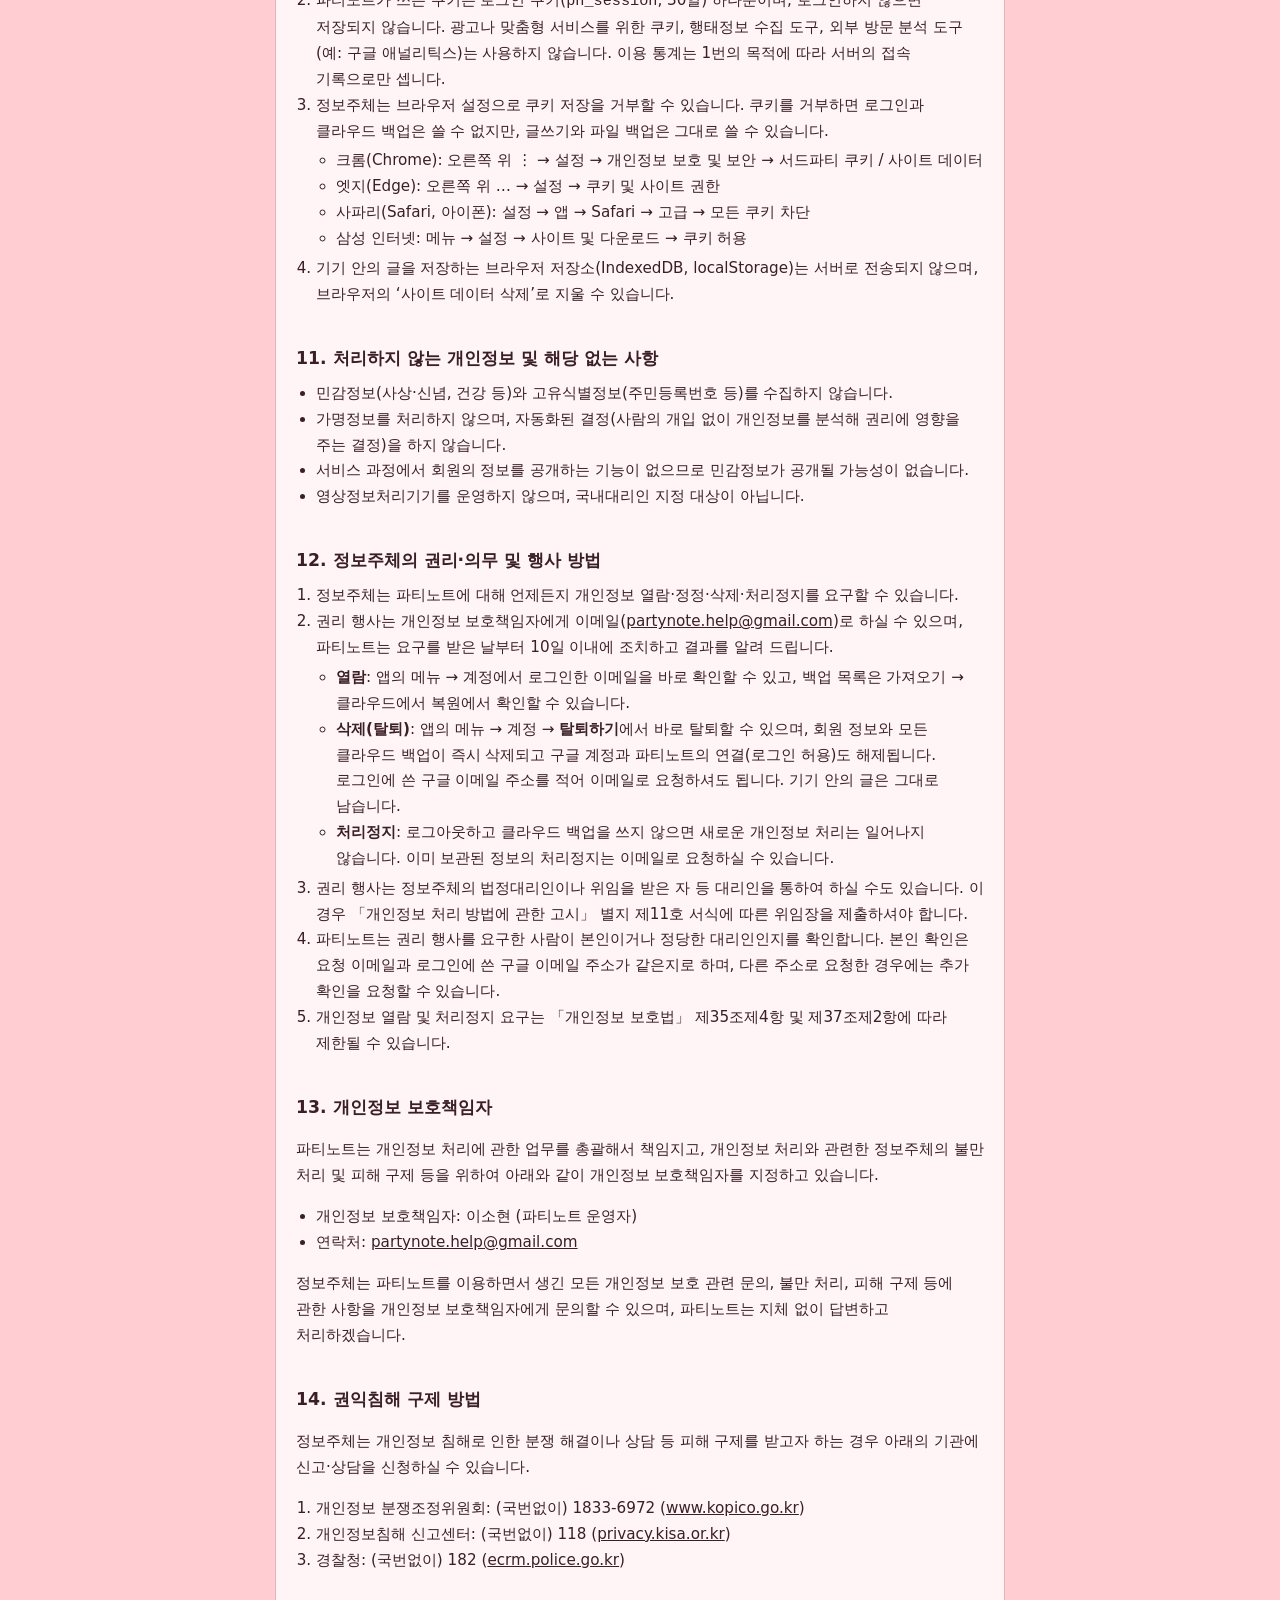
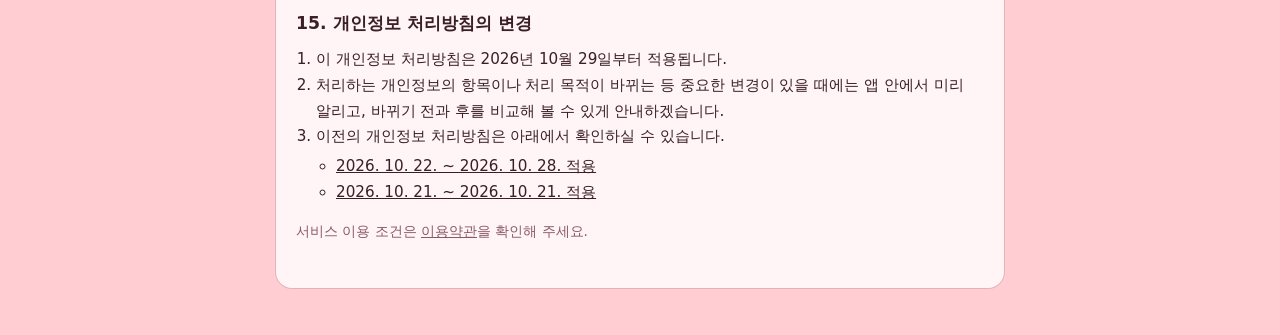
==== commit 9e079283: "앱 내에서 계정연동해제 가능 앱 내에서 계정연동해제 가능" ====
--- a/privacy-20261029.html
+++ b/privacy-20261029.html
@@ -153,7 +153,7 @@
         <h2 id="destroy">5. 개인정보의 파기 절차 및 방법</h2>
         <ol>
             <li>파티노트는 보유 기간이 지나거나 처리 목적이 달성되는 등 개인정보가 필요 없게 되었을 때에는 지체 없이 해당 개인정보를 파기합니다.</li>
-            <li><b>파기 절차</b>: 백업 보관 개수 초과와 접속 기록 보관 기간 경과는 자동으로 파기됩니다. 회원 탈퇴는 요청을 받아 본인임을 확인한 뒤 개인정보 보호책임자가 파기합니다.</li>
+            <li><b>파기 절차</b>: 백업 보관 개수 초과와 접속 기록 보관 기간 경과는 자동으로 파기됩니다. 회원 탈퇴는 앱에서 탈퇴하는 즉시 자동으로 파기되며, 이메일로 요청하신 경우에는 본인임을 확인한 뒤 개인정보 보호책임자가 파기합니다.</li>
             <li><b>파기 방법</b>: 전자적 파일 형태로 저장된 개인정보(데이터베이스의 회원 정보, 저장소의 백업 파일, 접속 기록)는 기록을 재생할 수 없도록 삭제합니다. 종이 문서로는 개인정보를 보관하지 않습니다.</li>
             <li>다른 법령에 따라 보존해야 하는 개인정보는 없습니다.</li>
         </ol>
@@ -225,7 +225,7 @@
             <li>권리 행사는 개인정보 보호책임자에게 이메일(<a href="mailto:partynote.help@gmail.com">partynote.help@gmail.com</a>)로 하실 수 있으며, 파티노트는 요구를 받은 날부터 10일 이내에 조치하고 결과를 알려 드립니다.
                 <ul>
                     <li><b>열람</b>: 앱의 메뉴 → 계정에서 로그인한 이메일을 바로 확인할 수 있고, 백업 목록은 가져오기 → 클라우드에서 복원에서 확인할 수 있습니다.</li>
-                    <li><b>삭제(탈퇴)</b>: 로그인에 쓴 구글 이메일 주소를 적어 이메일로 요청하시면, 회원 정보와 모든 클라우드 백업을 삭제합니다. 기기 안의 글은 그대로 남습니다.</li>
+                    <li><b>삭제(탈퇴)</b>: 앱의 메뉴 → 계정 → <b>탈퇴하기</b>에서 바로 탈퇴할 수 있으며, 회원 정보와 모든 클라우드 백업이 즉시 삭제되고 구글 계정과 파티노트의 연결(로그인 허용)도 해제됩니다. 로그인에 쓴 구글 이메일 주소를 적어 이메일로 요청하셔도 됩니다. 기기 안의 글은 그대로 남습니다.</li>
                     <li><b>처리정지</b>: 로그아웃하고 클라우드 백업을 쓰지 않으면 새로운 개인정보 처리는 일어나지 않습니다. 이미 보관된 정보의 처리정지는 이메일로 요청하실 수 있습니다.</li>
                 </ul>
             </li>
